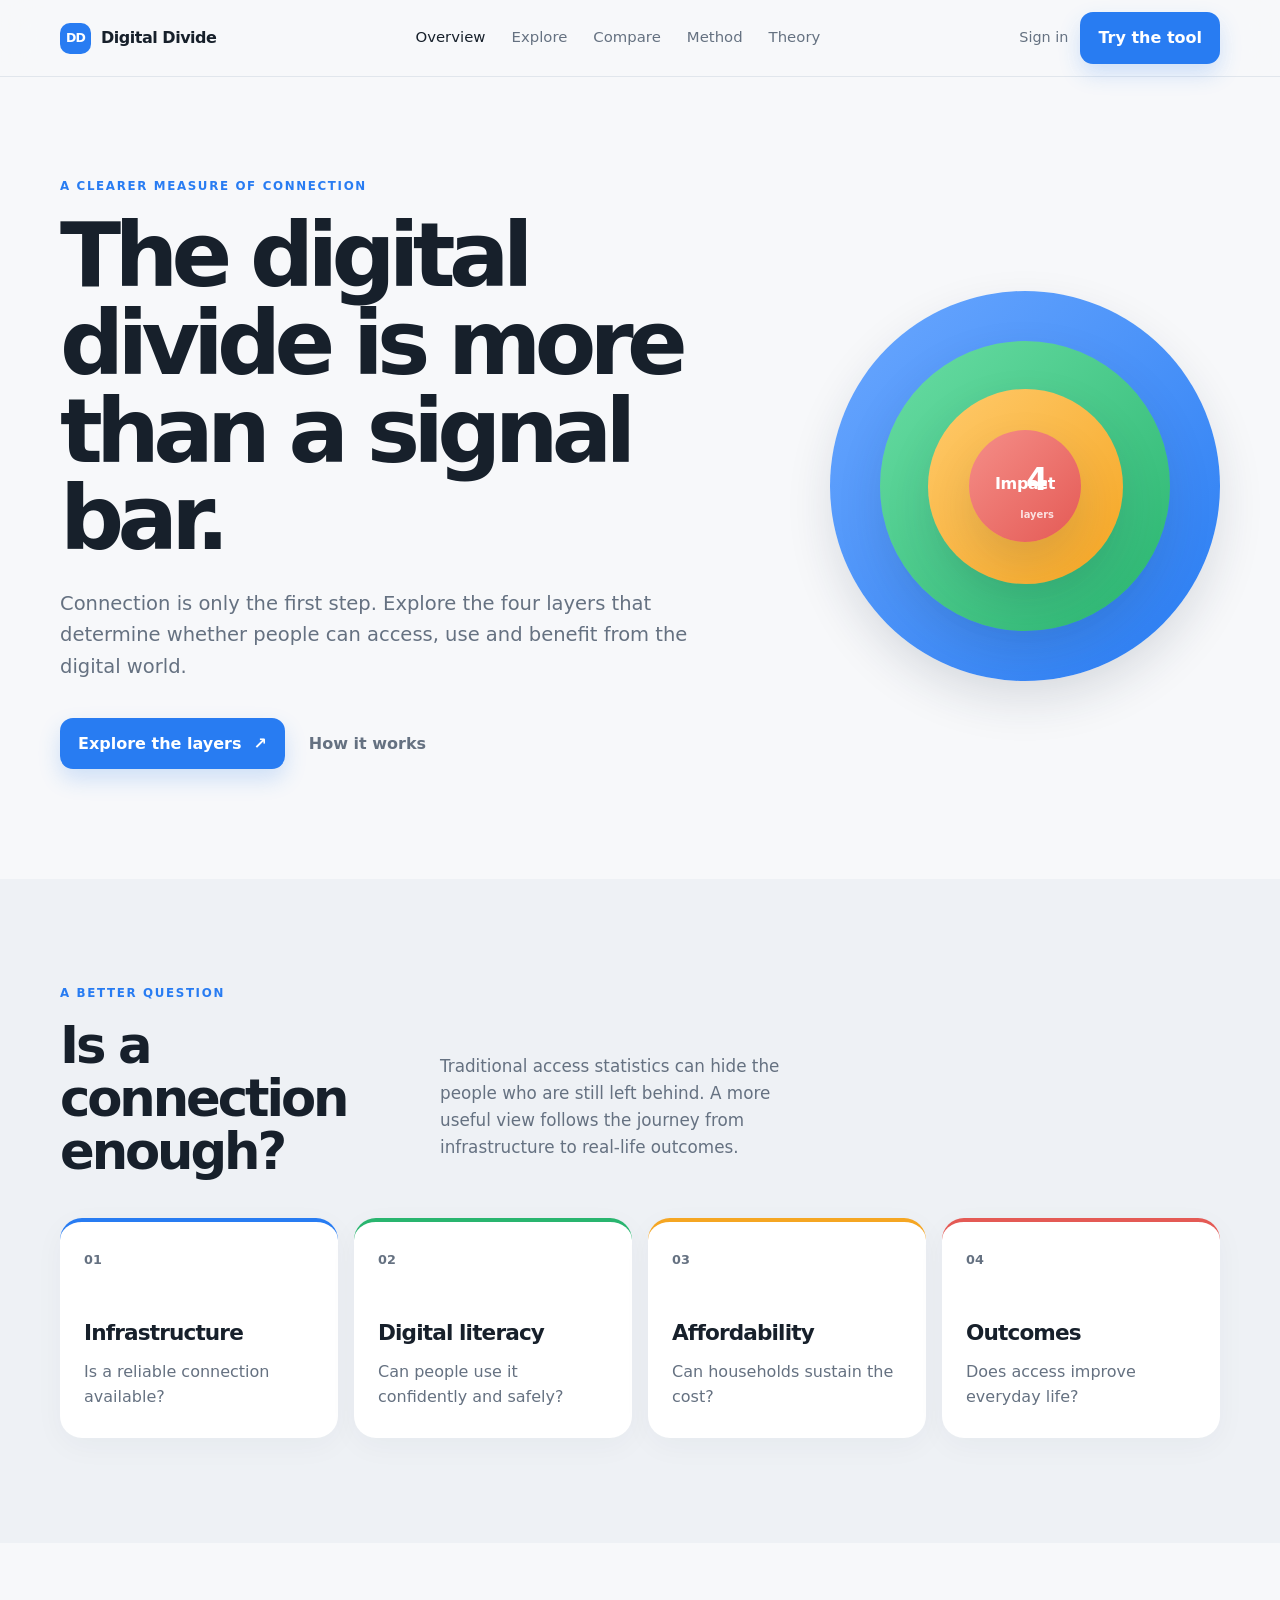
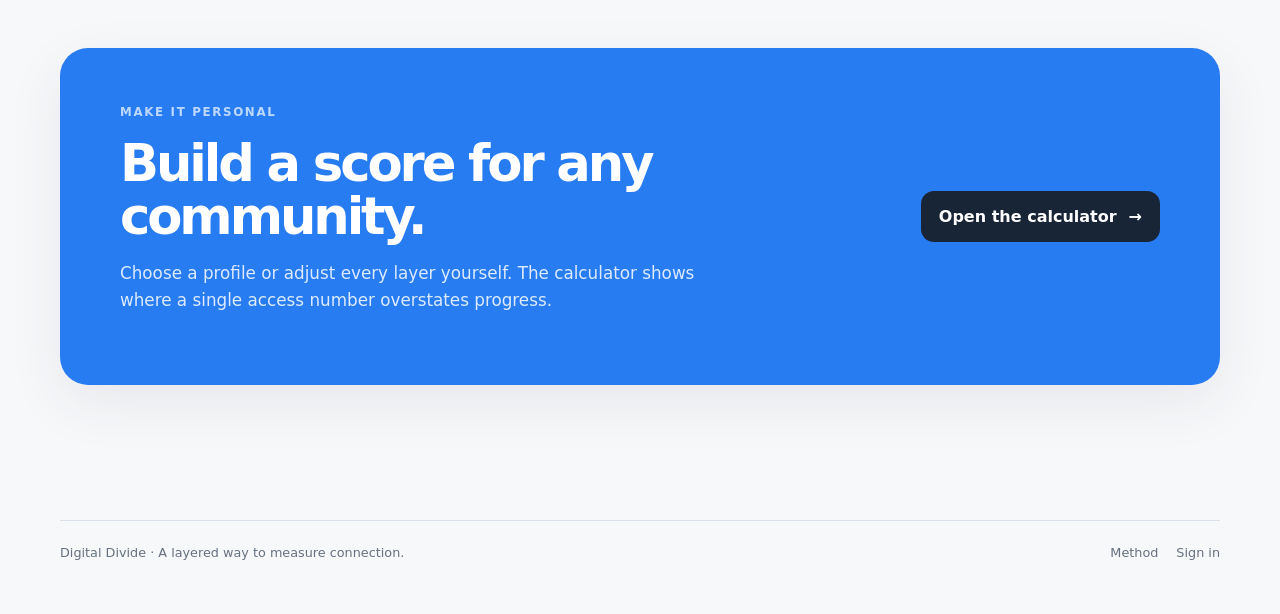
==== index.html @ b6a44ecd "Fix mobile navigation and simplify score chart" ====
<!DOCTYPE html>
<html lang="en">
<head>
  <meta charset="utf-8">
  <meta name="viewport" content="width=device-width, initial-scale=1, viewport-fit=cover">
  <title>Digital Divide — See the whole picture</title>
  <meta name="description" content="A clearer way to understand the digital divide across access, skills, affordability and outcomes.">
  <link rel="stylesheet" href="styles.css?v=3">
</head>
<body data-page="home">
  <div id="site-nav"></div>
  <main>
    <section class="home-hero page-shell">
      <div class="eyebrow">A clearer measure of connection</div>
      <div class="hero-grid">
        <div>
          <h1>The digital divide is more than a signal bar.</h1>
          <p class="lede">Connection is only the first step. Explore the four layers that determine whether people can access, use and benefit from the digital world.</p>
          <div class="hero-actions">
            <a class="button button-primary" href="explore.html">Explore the layers <span aria-hidden="true">↗</span></a>
            <a class="button button-quiet" href="method.html">How it works</a>
          </div>
        </div>
        <div class="hero-art" aria-label="Four layered circles representing the digital divide">
          <div class="orb orb-1"><span>Access</span></div>
          <div class="orb orb-2"><span>Skills</span></div>
          <div class="orb orb-3"><span>Cost</span></div>
          <div class="orb orb-4"><span>Impact</span></div>
          <div class="orb-core">4<br><small>layers</small></div>
        </div>
      </div>
    </section>

    <section class="section section-soft">
      <div class="page-shell">
        <div class="section-heading split-heading">
          <div><div class="eyebrow">A better question</div><h2>Is a connection enough?</h2></div>
          <p>Traditional access statistics can hide the people who are still left behind. A more useful view follows the journey from infrastructure to real-life outcomes.</p>
        </div>
        <div class="layer-grid">
          <article class="layer-card layer-blue"><span class="layer-number">01</span><h3>Infrastructure</h3><p>Is a reliable connection available?</p></article>
          <article class="layer-card layer-green"><span class="layer-number">02</span><h3>Digital literacy</h3><p>Can people use it confidently and safely?</p></article>
          <article class="layer-card layer-orange"><span class="layer-number">03</span><h3>Affordability</h3><p>Can households sustain the cost?</p></article>
          <article class="layer-card layer-red"><span class="layer-number">04</span><h3>Outcomes</h3><p>Does access improve everyday life?</p></article>
        </div>
      </div>
    </section>

    <section class="section">
      <div class="page-shell callout-panel">
        <div><div class="eyebrow">Make it personal</div><h2>Build a score for any community.</h2><p>Choose a profile or adjust every layer yourself. The calculator shows where a single access number overstates progress.</p></div>
        <a class="button button-dark" href="explore.html">Open the calculator <span aria-hidden="true">→</span></a>
      </div>
    </section>
  </main>
  <div id="site-footer"></div>
  <script src="app.js?v=3"></script>
</body>
</html>
---- styles.css ----
:root{--bg:#f7f8fa;--surface:#fff;--surface-2:#eef1f5;--ink:#17202b;--muted:#657181;--line:#dbe1e8;--blue:#287cf2;--green:#29b56f;--orange:#f5a623;--red:#e45a55;--navy:#182536;--shadow:0 18px 55px rgba(33,48,68,.08);--font:Inter,ui-sans-serif,system-ui,-apple-system,BlinkMacSystemFont,"Segoe UI",sans-serif}*{box-sizing:border-box}html{scroll-behavior:smooth}body{margin:0;background:var(--bg);color:var(--ink);font:16px/1.6 var(--font);-webkit-font-smoothing:antialiased}a{color:inherit;text-decoration:none}button,input{font:inherit}:focus-visible{outline:3px solid rgba(40,124,242,.45);outline-offset:3px;border-radius:8px}.page-shell{width:min(1160px,calc(100% - 48px));margin:0 auto}.site-nav{position:sticky;top:0;z-index:20;background:rgba(247,248,250,.84);border-bottom:1px solid rgba(219,225,232,.78);backdrop-filter:blur(18px)}.nav-inner{height:76px;position:relative;display:flex;align-items:center;justify-content:space-between;gap:28px}.brand{display:flex;align-items:center;gap:10px;font-weight:800;letter-spacing:-.03em}.brand-mark{display:grid;place-items:center;width:31px;height:31px;border-radius:10px;background:var(--blue);color:#fff;font-size:.78rem;letter-spacing:-.06em}.nav-links{display:flex;align-items:center;gap:26px;color:var(--muted);font-size:.93rem}.nav-links a:hover,.nav-links a.active{color:var(--ink)}.nav-cta{display:flex;align-items:center;gap:12px}.nav-login{font-size:.9rem;color:var(--muted)}.nav-menu{display:none;border:0;background:transparent;color:var(--ink);font-size:1.35rem}.button{display:inline-flex;justify-content:center;align-items:center;gap:12px;border:0;border-radius:13px;padding:13px 18px;font-weight:700;cursor:pointer;transition:transform .2s,box-shadow .2s,background .2s}.button:hover{transform:translateY(-2px)}.button-primary{background:var(--blue);color:#fff;box-shadow:0 10px 22px rgba(40,124,242,.2)}.button-dark{background:var(--navy);color:#fff}.button-quiet{color:var(--muted);padding-left:4px;padding-right:4px}.button-outline{background:transparent;border:1px solid var(--line);color:var(--ink)}.button-full{width:100%}.home-hero{padding:100px 0 110px}.eyebrow{font-size:.74rem;text-transform:uppercase;letter-spacing:.14em;font-weight:800;color:var(--blue);margin-bottom:16px}.hero-grid{display:grid;grid-template-columns:1fr 430px;gap:80px;align-items:center}.home-hero h1,.page-hero h1,.auth-card h1{font-size:clamp(3.2rem,7vw,6.6rem);line-height:.98;letter-spacing:-.075em;margin:0;max-width:760px}.lede{font-size:1.22rem;color:var(--muted);max-width:650px;margin:25px 0 0}.hero-actions{display:flex;gap:20px;align-items:center;margin-top:36px}.hero-art{height:430px;position:relative}.orb{position:absolute;border-radius:50%;display:grid;place-items:center;color:#fff;font-weight:800;letter-spacing:-.02em;box-shadow:0 20px 45px rgba(33,48,68,.13)}.orb span{transform:translateY(-2px)}.orb-1{width:390px;height:390px;right:0;top:15px;background:linear-gradient(135deg,#6ba8ff,#287cf2)}.orb-2{width:290px;height:290px;right:50px;top:65px;background:linear-gradient(135deg,#69dda4,#29b56f)}.orb-3{width:195px;height:195px;right:97px;top:113px;background:linear-gradient(135deg,#ffca6b,#f5a623)}.orb-4{width:112px;height:112px;right:139px;top:154px;background:linear-gradient(135deg,#f58e88,#e45a55)}.orb-core{position:absolute;right:166px;top:189px;color:#fff;text-align:center;font-size:2rem;font-weight:800;line-height:.9;z-index:2}.orb-core small{font-size:.62rem;font-weight:600;opacity:.8}.section{padding:105px 0}.section-soft{background:var(--surface-2)}.section-heading{margin-bottom:40px;max-width:760px}.section-heading h2,.split-heading h2,.callout-panel h2,.two-column-copy h2{font-size:clamp(2.15rem,4vw,3.9rem);letter-spacing:-.06em;line-height:1.03;margin:0}.section-heading p,.split-heading p,.callout-panel p,.two-column-copy p{color:var(--muted);max-width:580px;font-size:1.05rem}.split-heading{display:flex;justify-content:space-between;gap:50px;align-items:end}.split-heading>div{min-width:330px}.layer-grid{display:grid;grid-template-columns:repeat(4,1fr);gap:16px}.layer-card{min-height:220px;background:var(--surface);border-radius:22px;padding:24px;border-top:4px solid var(--blue);box-shadow:0 8px 30px rgba(33,48,68,.04)}.layer-card h3{font-size:1.35rem;letter-spacing:-.04em;margin:45px 0 8px}.layer-card p{color:var(--muted);margin:0}.layer-number{color:var(--muted);font-size:.8rem;font-weight:800}.layer-green{border-color:var(--green)}.layer-orange{border-color:var(--orange)}.layer-red{border-color:var(--red)}.callout-panel{background:var(--blue);color:#fff;border-radius:28px;padding:55px 60px;display:flex;align-items:center;justify-content:space-between;gap:30px;box-shadow:var(--shadow)}.callout-panel .eyebrow{color:#bcd8ff}.callout-panel h2{max-width:600px}.callout-panel p{color:#dbeaff}.page-hero{padding:90px 0 80px}.page-hero h1{max-width:900px}.profile-row{display:flex;justify-content:space-between;align-items:end;gap:24px;margin-bottom:32px}.profile-row h2{font-size:2rem;letter-spacing:-.05em;margin:0}.segmented{display:flex;gap:4px;flex-wrap:wrap;background:#dfe5ec;border-radius:14px;padding:4px}.segmented button{border:0;background:transparent;padding:9px 13px;border-radius:10px;color:var(--muted);cursor:pointer;font-size:.87rem}.segmented button[aria-pressed=true]{background:var(--surface);color:var(--ink);font-weight:700;box-shadow:0 2px 8px rgba(33,48,68,.1)}.explorer-grid{display:grid;grid-template-columns:1.12fr .88fr;gap:18px;align-items:stretch}.chart-card{background:var(--surface);border-radius:24px;padding:28px;box-shadow:0 8px 30px rgba(33,48,68,.04)}.card-topline{display:flex;justify-content:space-between;align-items:start;color:var(--muted);font-size:.85rem;font-weight:700;text-transform:uppercase;letter-spacing:.1em}.card-topline h2{font-size:1.45rem;letter-spacing:-.04em;text-transform:none;color:var(--ink);margin:7px 0 0}.live-chip{display:flex;align-items:center;gap:6px;color:var(--green);font-size:.7rem}.live-chip i{width:7px;height:7px;border-radius:50%;background:var(--green)}.ring-stage{position:relative;width:min(500px,100%);aspect-ratio:1;margin:14px auto 0}.ring-stage svg{width:100%;height:100%;display:block}.ring-center{position:absolute;inset:0;display:flex;flex-direction:column;justify-content:center;align-items:center;text-align:center;pointer-events:none}.ring-center strong{display:none}.ring-center span{color:var(--muted);font-size:.78rem;font-weight:700}.ring-track{stroke:var(--surface-2)}.ring-hit{cursor:pointer;transition:stroke-width .2s,filter .2s}.ring-hit:hover,.ring-hit.selected{filter:brightness(1.04);stroke-width:24}.ring-detail{display:flex;align-items:center;justify-content:center;gap:10px;min-height:46px;margin:0 auto 13px;padding:8px 16px;border-radius:14px;background:var(--surface-2);width:fit-content;max-width:100%}.detail-kicker{font-size:.72rem;text-transform:uppercase;letter-spacing:.08em;color:var(--muted)}.ring-detail strong{font-size:1.35rem}.ring-detail #detail-name{font-weight:700}.legend{list-style:none;padding:0;margin:0}.legend-large{display:grid;grid-template-columns:1fr 1fr;gap:9px 18px}.legend li{display:flex;align-items:center;gap:8px;color:var(--muted);font-size:.84rem}.legend li i{width:9px;height:9px;border-radius:50%;flex:none}.legend li b{margin-left:auto;color:var(--ink);font-size:1rem}.calculator-card{display:flex;flex-direction:column}.card-intro{color:var(--muted);margin:16px 0 25px}.text-button{border:0;background:none;color:var(--blue);font-weight:700;cursor:pointer;font-size:.8rem;text-transform:none;letter-spacing:0}.controls{display:grid;gap:18px}.control-row{display:grid;grid-template-columns:1fr auto;gap:7px}.control-row label{font-weight:700;font-size:.92rem}.control-row output{color:var(--muted);font-variant-numeric:tabular-nums}.control-row input{grid-column:1/-1;width:100%;accent-color:var(--blue);cursor:pointer}.score-summary{display:grid;grid-template-columns:1fr 1fr;gap:10px;border-top:1px solid var(--line);margin-top:auto;padding-top:22px}.score-summary>div{padding:15px;border-radius:15px;background:var(--surface-2)}.score-summary span{display:block;color:var(--muted);font-size:.76rem}.score-summary strong{font-size:2.7rem;line-height:1;letter-spacing:-.06em}.score-summary .summary-highlight{background:#e9f2ff}.score-summary .summary-highlight strong{color:var(--blue)}.note{font-size:.9rem;color:var(--muted);margin:18px 0 0}.radar-card{margin-top:18px}.radar-card svg{width:100%;height:auto;margin-top:20px}.chart-key{display:flex;align-items:center;gap:8px;text-transform:none;letter-spacing:0;font-size:.75rem}.chart-key i{display:inline-block;width:22px;border-top:2px dashed #8f99a6}.chart-key.centered{justify-content:center;gap:20px;margin-top:8px;color:var(--muted);font-size:.82rem}.chart-key.centered i{width:10px;height:10px;border:0;border-radius:3px}.key-gray{background:#8f99a6}.key-blue{background:var(--blue)}svg text{font-family:var(--font);fill:var(--muted);font-size:12px}svg .strong{fill:var(--ink);font-weight:700}svg .grid{stroke:var(--line);fill:none}.ring-number text{font-family:var(--font);font-size:16px;fill:#fff;font-weight:800}.bar-value{fill:var(--ink);font-weight:800}.two-column-copy{display:grid;grid-template-columns:.72fr 1.28fr;gap:70px;align-items:start}.funnel-card{display:grid;gap:20px}.funnel-row{display:grid;grid-template-columns:190px 1fr;gap:16px;align-items:center}.funnel-row>span{font-weight:700;font-size:.9rem;line-height:1.25}.funnel-track{height:48px;background:var(--surface-2);border-radius:12px;overflow:hidden}.funnel-fill{height:100%;display:flex;align-items:center;justify-content:flex-end;padding-right:15px;color:#fff;font-weight:800;border-radius:12px;transition:width 1s cubic-bezier(.22,1,.36,1)}.method-list{display:grid;gap:1px}.method-row{background:var(--surface);padding:33px 38px;display:grid;grid-template-columns:60px 1fr auto;gap:25px;align-items:start;border-bottom:1px solid var(--line)}.method-row:first-child{border-radius:22px 22px 0 0}.method-row:last-child{border-radius:0 0 22px 22px;border-bottom:0}.method-index{font-weight:800;color:var(--blue);font-size:1.25rem}.method-row h2{font-size:1.45rem;letter-spacing:-.04em;margin:0 0 6px}.method-row p{color:var(--muted);margin:0;max-width:630px}.method-tag{font-size:.73rem;font-weight:800;padding:6px 10px;border-radius:8px}.tag-blue{background:#e9f2ff;color:var(--blue)}.tag-green{background:#e8f8f0;color:#168b53}.tag-orange{background:#fff4df;color:#b47600}.tag-red{background:#ffebea;color:#bc4b47}.formula-panel{max-width:900px}.formula{display:flex;align-items:center;flex-wrap:wrap;gap:12px;margin:35px 0;padding:25px;background:var(--surface-2);border-radius:18px;font-weight:700}.formula b{color:var(--muted)}.formula strong{color:var(--blue);font-size:1.5rem}.formula-panel p{color:var(--muted);max-width:700px}.auth-main{min-height:calc(100vh - 150px);display:grid;place-items:center;padding:55px 24px}.auth-card{width:min(100%,430px);background:var(--surface);border-radius:24px;padding:40px;box-shadow:var(--shadow)}.auth-mark{display:grid;place-items:center;width:44px;height:44px;border-radius:13px;background:var(--blue);color:#fff;font-weight:900;letter-spacing:-.08em;margin-bottom:28px}.auth-card h1{font-size:3.1rem}.auth-card>p{color:var(--muted);margin:14px 0 28px}.auth-card form{display:grid;gap:16px}.auth-card label{display:grid;gap:7px;font-size:.86rem;font-weight:700}.auth-card input{border:1px solid var(--line);border-radius:11px;padding:12px 13px;background:var(--bg);color:var(--ink);outline:0}.auth-card input:focus{border-color:var(--blue);box-shadow:0 0 0 3px rgba(40,124,242,.12)}.form-message{font-size:.83rem;text-align:center;margin:0;min-height:20px;color:var(--green)}.auth-divider{display:flex;align-items:center;gap:12px;color:var(--muted);font-size:.8rem;margin:20px 0}.auth-divider:before,.auth-divider:after{content:"";height:1px;background:var(--line);flex:1}footer{padding:30px 0 50px;color:var(--muted);font-size:.8rem}.footer-inner{display:flex;justify-content:space-between;gap:20px;border-top:1px solid var(--line);padding-top:22px}.footer-links{display:flex;gap:18px}@media(max-width:900px){.hero-grid{grid-template-columns:1fr;gap:45px}.hero-art{max-width:430px;width:100%;margin:auto}.layer-grid{grid-template-columns:repeat(2,1fr)}.explorer-grid{grid-template-columns:1fr}.two-column-copy{grid-template-columns:1fr;gap:30px}}@media(max-width:680px){.page-shell{width:min(100% - 32px,1160px)}.nav-inner{height:65px}.nav-links{display:none;position:absolute;top:calc(100% + 8px);left:0;right:0;padding:12px;background:var(--surface);border:1px solid var(--line);border-radius:16px;box-shadow:var(--shadow);flex-direction:column;gap:0}.nav-links.open{display:flex}.nav-links a{padding:11px 12px;border-radius:9px}.nav-links a:hover,.nav-links a.active{background:var(--surface-2)}.nav-login{display:none}.nav-menu{display:block}.nav-cta .button{display:inline-flex;padding:9px 12px;font-size:.8rem}.home-hero{padding:70px 0}.home-hero h1,.page-hero h1{font-size:clamp(3rem,15vw,5rem)}.hero-art{height:315px;transform:scale(.78);transform-origin:top center;margin-bottom:-60px}.section{padding:72px 0}.split-heading,.profile-row{display:block}.split-heading>div{min-width:0}.split-heading p{margin-top:22px}.layer-grid{grid-template-columns:1fr}.callout-panel{display:block;padding:34px 28px}.callout-panel .button{margin-top:22px}.chart-card{padding:20px}.ring-detail{flex-wrap:wrap;gap:4px 8px}.ring-detail .detail-kicker{width:100%;text-align:center}.legend-large{gap:8px}.funnel-row{grid-template-columns:1fr;gap:7px}.method-row{grid-template-columns:40px 1fr;gap:12px;padding:25px 20px}.method-tag{grid-column:2;justify-self:start}.formula{gap:8px;font-size:.85rem}.footer-inner{display:block}.footer-links{margin-top:10px}.auth-card{padding:28px 22px}}
@media(prefers-reduced-motion:reduce){*,*::before,*::after{scroll-behavior:auto!important;transition:none!important}}

.theory-layout{display:grid;grid-template-columns:1.1fr .9fr;gap:80px;align-items:center}.theory-story h2,.reading-panel h2{font-size:clamp(2.2rem,4vw,4rem);line-height:1.04;letter-spacing:-.06em;margin:0 0 25px}.theory-story p{color:var(--muted);font-size:1.08rem;max-width:700px}.pull-quote{margin:0;padding:32px;border-left:4px solid var(--blue);font-size:1.65rem;line-height:1.25;letter-spacing:-.04em;font-weight:750}.theory-steps{display:grid;grid-template-columns:repeat(4,1fr);gap:1px;background:var(--line);border:1px solid var(--line);border-radius:22px;overflow:hidden}.theory-steps article{background:var(--surface);padding:28px 24px;min-height:220px}.theory-steps span{color:var(--blue);font-weight:800;font-size:.8rem}.theory-steps h3{font-size:1.4rem;letter-spacing:-.04em;margin:36px 0 8px}.theory-steps p{color:var(--muted);margin:0;font-size:.95rem}.reading-panel{display:grid;grid-template-columns:1fr 1fr;gap:70px;align-items:center}.reading-panel p{color:var(--muted);font-size:1.08rem;margin-top:0}.reading-panel .button{margin-top:18px}@media(max-width:900px){.theory-layout,.reading-panel{grid-template-columns:1fr;gap:30px}.theory-steps{grid-template-columns:repeat(2,1fr)}}@media(max-width:680px){.theory-steps{grid-template-columns:1fr}.theory-steps article{min-height:auto}.pull-quote{font-size:1.35rem}}
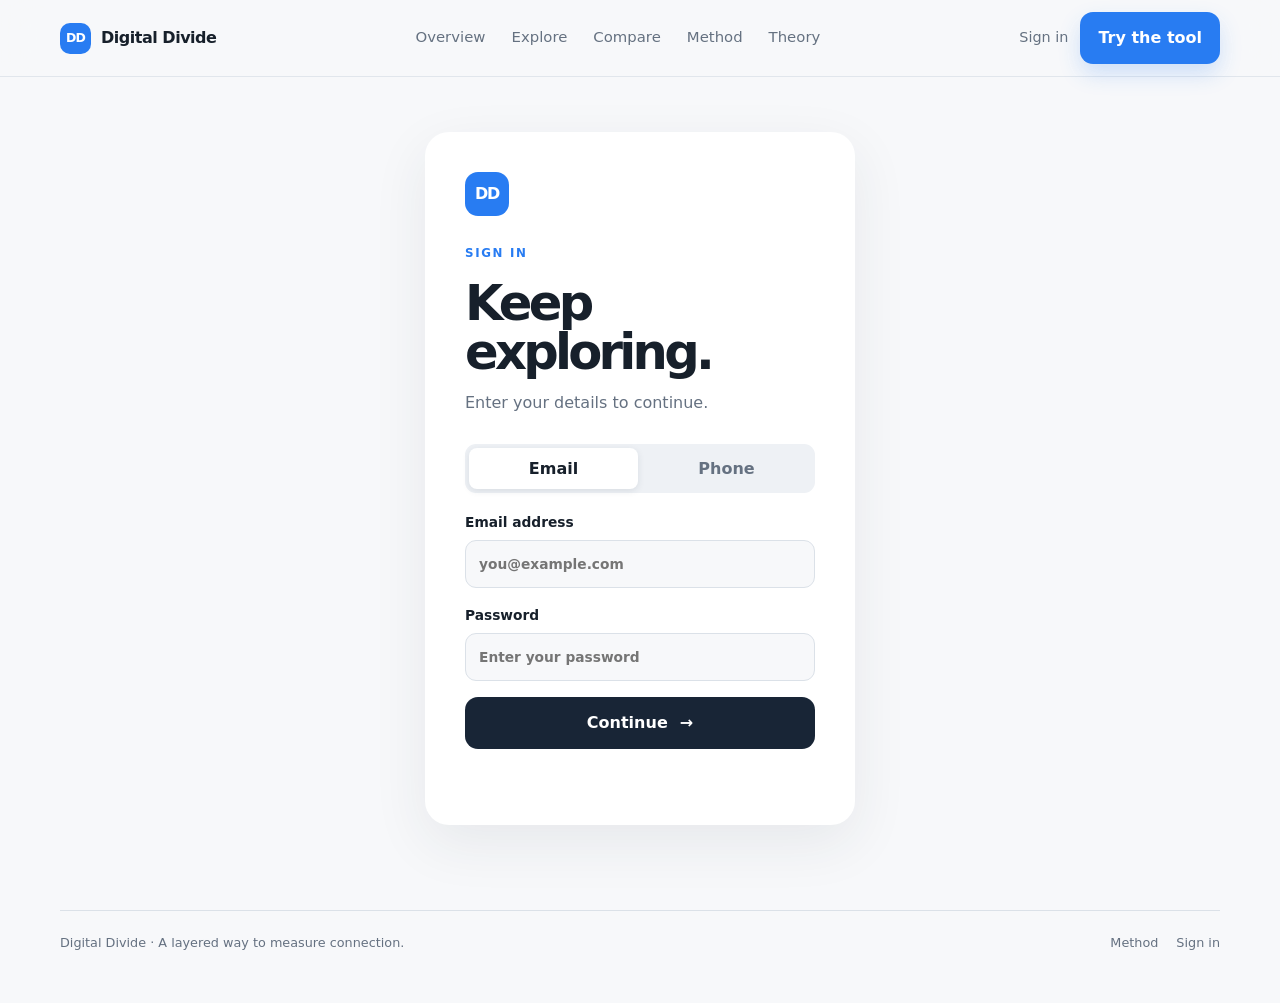
==== commit 362d0788: "Simplify chart and make sign-in the entry flow" ====
--- a/index.html
+++ b/index.html
@@ -5,7 +5,7 @@
   <meta name="viewport" content="width=device-width, initial-scale=1, viewport-fit=cover">
   <title>Digital Divide — See the whole picture</title>
   <meta name="description" content="A clearer way to understand the digital divide across access, skills, affordability and outcomes.">
-  <link rel="stylesheet" href="styles.css?v=3">
+  <link rel="stylesheet" href="styles.css?v=4">
 </head>
 <body data-page="home">
   <div id="site-nav"></div>
@@ -54,6 +54,6 @@
     </section>
   </main>
   <div id="site-footer"></div>
-  <script src="app.js?v=3"></script>
+  <script src="app.js?v=4"></script>
 </body>
 </html>
--- a/styles.css
+++ b/styles.css
@@ -2,3 +2,5 @@
 @media(prefers-reduced-motion:reduce){*,*::before,*::after{scroll-behavior:auto!important;transition:none!important}}
 
 .theory-layout{display:grid;grid-template-columns:1.1fr .9fr;gap:80px;align-items:center}.theory-story h2,.reading-panel h2{font-size:clamp(2.2rem,4vw,4rem);line-height:1.04;letter-spacing:-.06em;margin:0 0 25px}.theory-story p{color:var(--muted);font-size:1.08rem;max-width:700px}.pull-quote{margin:0;padding:32px;border-left:4px solid var(--blue);font-size:1.65rem;line-height:1.25;letter-spacing:-.04em;font-weight:750}.theory-steps{display:grid;grid-template-columns:repeat(4,1fr);gap:1px;background:var(--line);border:1px solid var(--line);border-radius:22px;overflow:hidden}.theory-steps article{background:var(--surface);padding:28px 24px;min-height:220px}.theory-steps span{color:var(--blue);font-weight:800;font-size:.8rem}.theory-steps h3{font-size:1.4rem;letter-spacing:-.04em;margin:36px 0 8px}.theory-steps p{color:var(--muted);margin:0;font-size:.95rem}.reading-panel{display:grid;grid-template-columns:1fr 1fr;gap:70px;align-items:center}.reading-panel p{color:var(--muted);font-size:1.08rem;margin-top:0}.reading-panel .button{margin-top:18px}@media(max-width:900px){.theory-layout,.reading-panel{grid-template-columns:1fr;gap:30px}.theory-steps{grid-template-columns:repeat(2,1fr)}}@media(max-width:680px){.theory-steps{grid-template-columns:1fr}.theory-steps article{min-height:auto}.pull-quote{font-size:1.35rem}}
+
+.auth-switch{display:flex;gap:4px;background:var(--surface-2);border-radius:11px;padding:4px;margin-bottom:18px}.auth-switch button{flex:1;border:0;background:transparent;border-radius:8px;padding:8px;color:var(--muted);font-weight:700;cursor:pointer}.auth-switch button.active{background:var(--surface);color:var(--ink);box-shadow:0 2px 7px rgba(33,48,68,.1)}
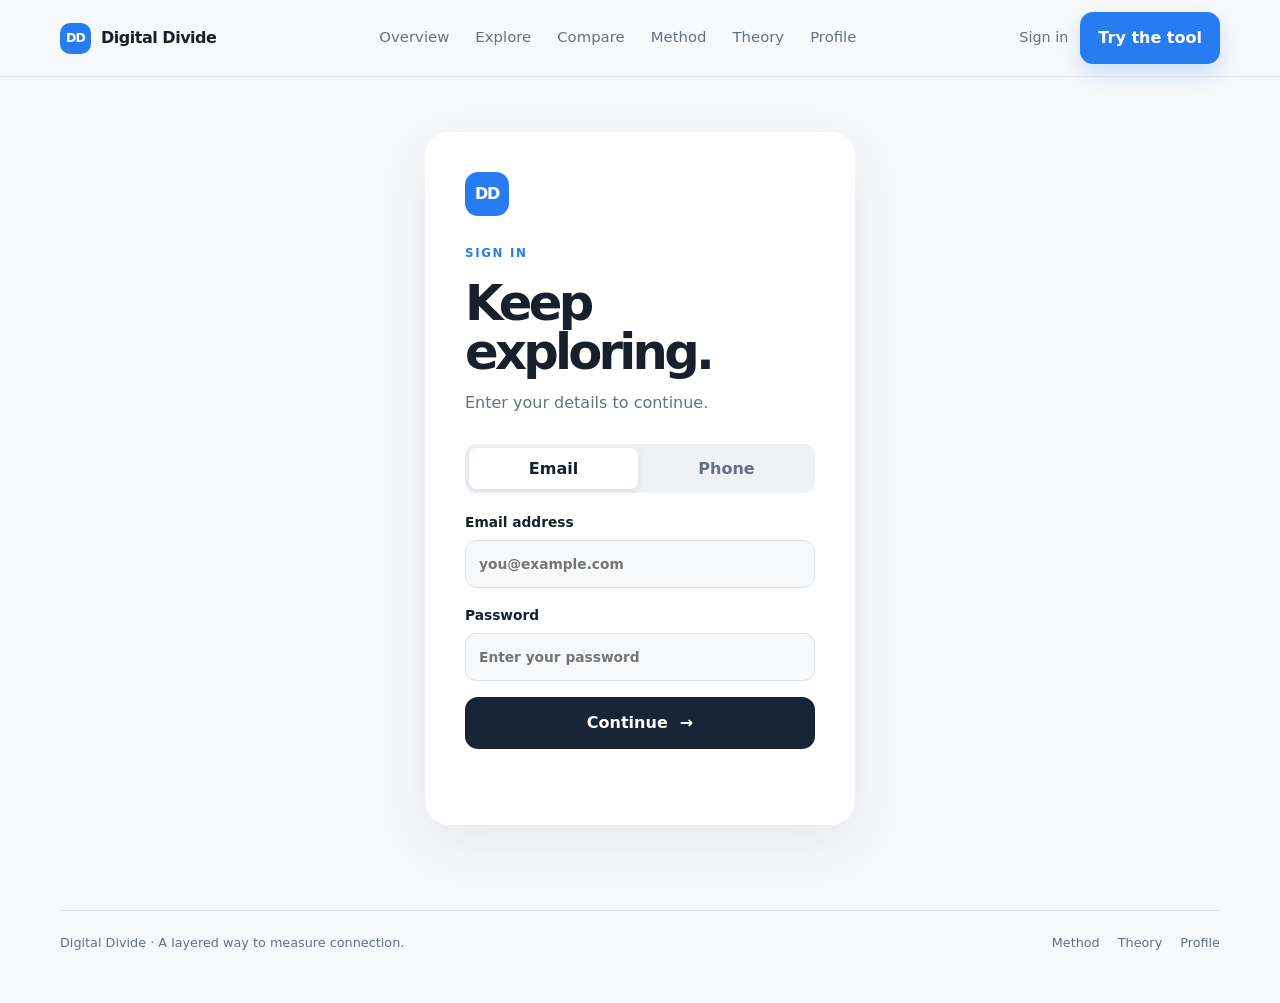
==== commit 8b347947: "Add index calculator and user profile" ====
--- a/index.html
+++ b/index.html
@@ -5,7 +5,7 @@
   <meta name="viewport" content="width=device-width, initial-scale=1, viewport-fit=cover">
   <title>Digital Divide — See the whole picture</title>
   <meta name="description" content="A clearer way to understand the digital divide across access, skills, affordability and outcomes.">
-  <link rel="stylesheet" href="styles.css?v=4">
+  <link rel="stylesheet" href="styles.css?v=7">
 </head>
 <body data-page="home">
   <div id="site-nav"></div>
@@ -21,12 +21,14 @@
             <a class="button button-quiet" href="method.html">How it works</a>
           </div>
         </div>
-        <div class="hero-art" aria-label="Four layered circles representing the digital divide">
-          <div class="orb orb-1"><span>Access</span></div>
-          <div class="orb orb-2"><span>Skills</span></div>
-          <div class="orb orb-3"><span>Cost</span></div>
-          <div class="orb orb-4"><span>Impact</span></div>
-          <div class="orb-core">4<br><small>layers</small></div>
+        <div class="hero-art" aria-label="The four layers of digital inclusion">
+          <div class="impact-stack">
+            <div class="impact-layer impact-blue"><span>01</span><div><strong>Infrastructure</strong><small>Can people connect?</small></div><b>Access</b></div>
+            <div class="impact-layer impact-green"><span>02</span><div><strong>Digital literacy</strong><small>Can people use it?</small></div><b>Capability</b></div>
+            <div class="impact-layer impact-orange"><span>03</span><div><strong>Affordability</strong><small>Can people sustain it?</small></div><b>Stability</b></div>
+            <div class="impact-layer impact-red"><span>04</span><div><strong>Socio-economic outcomes</strong><small>Does it improve life?</small></div><b>Impact</b></div>
+          </div>
+          <div class="impact-caption"><span>4 layers</span><strong>of impact</strong></div>
         </div>
       </div>
     </section>
@@ -38,10 +40,10 @@
           <p>Traditional access statistics can hide the people who are still left behind. A more useful view follows the journey from infrastructure to real-life outcomes.</p>
         </div>
         <div class="layer-grid">
-          <article class="layer-card layer-blue"><span class="layer-number">01</span><h3>Infrastructure</h3><p>Is a reliable connection available?</p></article>
-          <article class="layer-card layer-green"><span class="layer-number">02</span><h3>Digital literacy</h3><p>Can people use it confidently and safely?</p></article>
-          <article class="layer-card layer-orange"><span class="layer-number">03</span><h3>Affordability</h3><p>Can households sustain the cost?</p></article>
-          <article class="layer-card layer-red"><span class="layer-number">04</span><h3>Outcomes</h3><p>Does access improve everyday life?</p></article>
+          <article class="layer-card layer-blue"><span class="layer-number">01</span><h3>Infrastructure</h3><p>Reliable networks, electricity and usable devices make digital participation possible.</p></article>
+          <article class="layer-card layer-green"><span class="layer-number">02</span><h3>Digital literacy</h3><p>Skills and confidence help people search, communicate, create and stay safe online.</p></article>
+          <article class="layer-card layer-orange"><span class="layer-number">03</span><h3>Affordability</h3><p>Sustainable costs keep a connection active instead of forcing households to ration it.</p></article>
+          <article class="layer-card layer-red"><span class="layer-number">04</span><h3>Outcomes</h3><p>The real test is whether access improves learning, work, services and everyday choice.</p></article>
         </div>
       </div>
     </section>
@@ -54,6 +56,6 @@
     </section>
   </main>
   <div id="site-footer"></div>
-  <script src="app.js?v=4"></script>
+  <script src="app.js?v=7"></script>
 </body>
 </html>
--- a/styles.css
+++ b/styles.css
@@ -4,3 +4,11 @@
 .theory-layout{display:grid;grid-template-columns:1.1fr .9fr;gap:80px;align-items:center}.theory-story h2,.reading-panel h2{font-size:clamp(2.2rem,4vw,4rem);line-height:1.04;letter-spacing:-.06em;margin:0 0 25px}.theory-story p{color:var(--muted);font-size:1.08rem;max-width:700px}.pull-quote{margin:0;padding:32px;border-left:4px solid var(--blue);font-size:1.65rem;line-height:1.25;letter-spacing:-.04em;font-weight:750}.theory-steps{display:grid;grid-template-columns:repeat(4,1fr);gap:1px;background:var(--line);border:1px solid var(--line);border-radius:22px;overflow:hidden}.theory-steps article{background:var(--surface);padding:28px 24px;min-height:220px}.theory-steps span{color:var(--blue);font-weight:800;font-size:.8rem}.theory-steps h3{font-size:1.4rem;letter-spacing:-.04em;margin:36px 0 8px}.theory-steps p{color:var(--muted);margin:0;font-size:.95rem}.reading-panel{display:grid;grid-template-columns:1fr 1fr;gap:70px;align-items:center}.reading-panel p{color:var(--muted);font-size:1.08rem;margin-top:0}.reading-panel .button{margin-top:18px}@media(max-width:900px){.theory-layout,.reading-panel{grid-template-columns:1fr;gap:30px}.theory-steps{grid-template-columns:repeat(2,1fr)}}@media(max-width:680px){.theory-steps{grid-template-columns:1fr}.theory-steps article{min-height:auto}.pull-quote{font-size:1.35rem}}
 
 .auth-switch{display:flex;gap:4px;background:var(--surface-2);border-radius:11px;padding:4px;margin-bottom:18px}.auth-switch button{flex:1;border:0;background:transparent;border-radius:8px;padding:8px;color:var(--muted);font-weight:700;cursor:pointer}.auth-switch button.active{background:var(--surface);color:var(--ink);box-shadow:0 2px 7px rgba(33,48,68,.1)}
+
+/* Responsive landing-page impact stack and long-form theory */
+.impact-stack{display:grid;gap:10px;width:100%;max-width:520px;margin:0 auto}.impact-layer{min-height:76px;display:grid;grid-template-columns:42px 1fr auto;align-items:center;gap:16px;padding:16px 18px;border-radius:17px;color:#fff;box-shadow:0 12px 28px rgba(33,48,68,.1)}.impact-layer>span{font-size:.76rem;font-weight:800;opacity:.8}.impact-layer div{display:grid;gap:1px}.impact-layer strong{font-size:1.02rem;letter-spacing:-.02em}.impact-layer small{font-size:.78rem;opacity:.82}.impact-layer>b{font-size:.7rem;text-transform:uppercase;letter-spacing:.1em;opacity:.84}.impact-blue{background:linear-gradient(110deg,#72adff,#287cf2)}.impact-green{background:linear-gradient(110deg,#6edba5,#29b56f)}.impact-orange{background:linear-gradient(110deg,#ffd078,#f5a623)}.impact-red{background:linear-gradient(110deg,#f58e88,#e45a55)}.impact-caption{display:flex;justify-content:center;align-items:baseline;gap:6px;margin-top:16px;color:var(--muted);text-transform:uppercase;letter-spacing:.15em;font-size:.75rem}.impact-caption strong{color:var(--ink);font-size:.83rem}.theory-intro{display:grid;grid-template-columns:.9fr 1.1fr;gap:80px;align-items:start}.theory-intro h2{font-size:clamp(2.2rem,4vw,4rem);line-height:1.04;letter-spacing:-.06em;margin:0}.theory-intro p{color:var(--muted);font-size:1.08rem;margin:0 0 18px}.theory-sections{display:grid;gap:18px}.theory-section{display:grid;grid-template-columns:76px 1fr;gap:28px;padding:42px 45px;background:var(--surface);border-radius:24px;border-left:5px solid var(--blue);box-shadow:0 8px 30px rgba(33,48,68,.04)}.theory-section-number{font-size:1.4rem;font-weight:850;color:var(--blue)}.theory-section h2{font-size:clamp(1.8rem,3vw,2.8rem);line-height:1.07;letter-spacing:-.055em;margin:0 0 18px;max-width:800px}.theory-section p{color:var(--muted);font-size:1.03rem;max-width:820px}.theory-takeaway{display:flex;align-items:baseline;gap:12px;margin-top:22px;padding-top:16px;border-top:1px solid var(--line);font-size:.9rem}.theory-takeaway strong{color:var(--ink)}.theory-takeaway span{color:var(--muted)}.theory-green{border-color:var(--green)}.theory-green .theory-section-number{color:var(--green)}.theory-orange{border-color:var(--orange)}.theory-orange .theory-section-number{color:var(--orange)}.theory-red{border-color:var(--red)}.theory-red .theory-section-number{color:var(--red)}
+@media(max-width:1100px){.hero-grid{grid-template-columns:1fr 390px;gap:45px}.impact-layer{grid-template-columns:34px 1fr}.impact-layer>b{display:none}}
+@media(max-width:900px){.hero-grid{grid-template-columns:1fr;gap:45px}.hero-art{max-width:620px;margin:0}.theory-intro{grid-template-columns:1fr;gap:28px}.theory-section{padding:34px 30px}}
+@media(max-width:560px){.impact-layer{min-height:68px;padding:13px 14px;gap:11px;border-radius:14px}.impact-layer strong{font-size:.93rem}.impact-layer small{font-size:.72rem}.impact-caption{margin-top:13px}.theory-section{grid-template-columns:1fr;gap:10px;padding:27px 21px}.theory-section-number{font-size:1.05rem}.theory-section h2{font-size:1.75rem}.theory-section p{font-size:.96rem}.theory-takeaway{display:grid;gap:3px}}
+
+.layer-card p{font-size:.94rem;line-height:1.55}.index-result{display:flex;align-items:center;justify-content:space-between;gap:18px;margin-top:24px;padding:18px;border-radius:17px;background:#eaf2ff}.result-kicker{display:block;color:var(--muted);font-size:.7rem;text-transform:uppercase;letter-spacing:.1em;font-weight:800}.index-result strong{display:block;color:var(--blue);font-size:3.2rem;line-height:1;letter-spacing:-.08em}.result-band{display:inline-block;margin-top:7px;color:var(--blue);font-size:.78rem;font-weight:800}.index-result p{max-width:190px;color:var(--muted);font-size:.83rem;line-height:1.4;margin:0}.calculator-actions{display:flex;gap:10px;margin-top:16px}.calculator-actions .button{font-size:.78rem;padding:10px 12px}.profile-hero{padding-bottom:55px}.profile-grid{display:grid;grid-template-columns:.72fr 1.28fr;gap:18px}.profile-identity h2{font-size:1.45rem;letter-spacing:-.04em;overflow-wrap:anywhere;margin:0 0 8px}.profile-identity p{color:var(--muted);font-size:.9rem;margin:0 0 22px}.profile-avatar{display:grid;place-items:center;width:58px;height:58px;border-radius:18px;background:var(--blue);color:#fff;font-weight:900;font-size:1.25rem;letter-spacing:-.08em;margin-bottom:26px}.profile-date{font-size:.72rem;text-transform:none;letter-spacing:0}.profile-score-line{display:flex;align-items:center;justify-content:space-between;gap:25px;margin:25px 0 15px}.profile-score-line strong{display:block;font-size:4.4rem;line-height:1;letter-spacing:-.08em;color:var(--blue)}.profile-score-line .result-band{margin-top:8px}.profile-score .card-intro{font-size:.9rem}.profile-breakdown{display:grid;gap:13px;margin-top:24px;padding-top:20px;border-top:1px solid var(--line)}.profile-breakdown-row{display:grid;grid-template-columns:170px 35px 1fr;gap:12px;align-items:center;font-size:.84rem}.profile-breakdown-row span{display:flex;align-items:center;gap:8px;color:var(--muted)}.profile-breakdown-row span i{width:8px;height:8px;border-radius:50%}.profile-breakdown-row strong{text-align:right}.profile-breakdown-row>div{height:7px;background:var(--surface-2);border-radius:20px;overflow:hidden}.profile-breakdown-row b{display:block;height:100%;border-radius:20px}.profile-next{display:flex;align-items:center;justify-content:space-between;gap:35px}.profile-next h2{font-size:clamp(2.15rem,4vw,3.9rem);letter-spacing:-.06em;line-height:1.03;margin:0}.profile-next p{color:var(--muted);max-width:600px}.profile-next .hero-actions{margin-top:0}@media(max-width:900px){.profile-grid{grid-template-columns:1fr}.profile-next{display:block}.profile-next .hero-actions{margin-top:25px}}@media(max-width:560px){.index-result{display:block}.index-result p{max-width:none;margin-top:12px}.calculator-actions{display:grid;grid-template-columns:1fr}.profile-score-line{display:block}.profile-score-line .button{margin-top:18px}.profile-breakdown-row{grid-template-columns:1fr 32px}.profile-breakdown-row>div{grid-column:1/-1}.profile-next .hero-actions{display:grid;gap:8px}.profile-next .button{width:100%}}
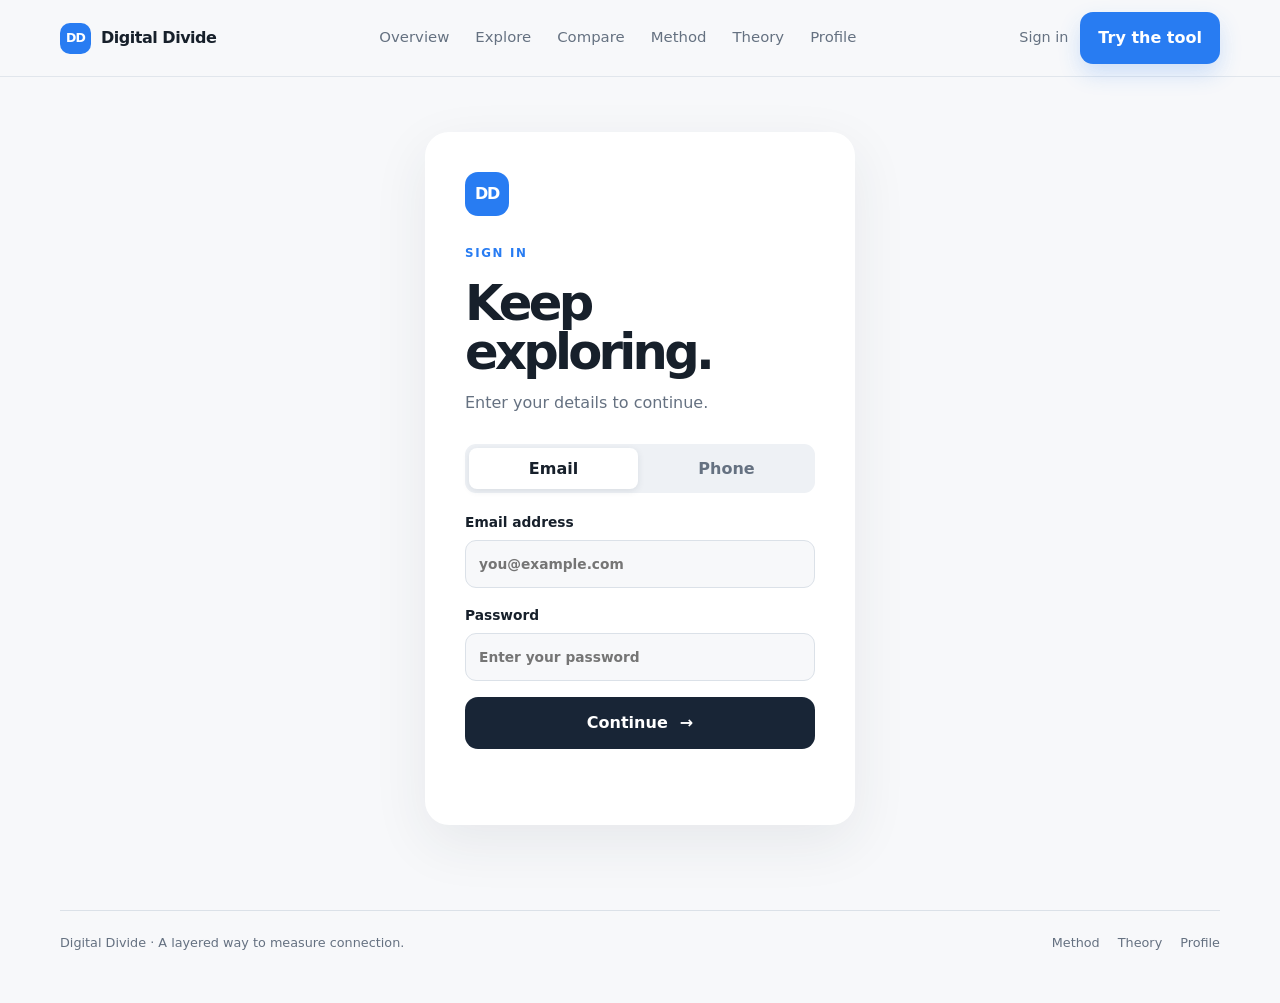
==== commit de2d49de: "Add refined interface motion" ====
--- a/index.html
+++ b/index.html
@@ -5,7 +5,7 @@
   <meta name="viewport" content="width=device-width, initial-scale=1, viewport-fit=cover">
   <title>Digital Divide — See the whole picture</title>
   <meta name="description" content="A clearer way to understand the digital divide across access, skills, affordability and outcomes.">
-  <link rel="stylesheet" href="styles.css?v=7">
+  <link rel="stylesheet" href="styles.css?v=8">
 </head>
 <body data-page="home">
   <div id="site-nav"></div>
@@ -56,6 +56,6 @@
     </section>
   </main>
   <div id="site-footer"></div>
-  <script src="app.js?v=7"></script>
+  <script src="app.js?v=8"></script>
 </body>
 </html>
--- a/styles.css
+++ b/styles.css
@@ -12,3 +12,6 @@
 @media(max-width:560px){.impact-layer{min-height:68px;padding:13px 14px;gap:11px;border-radius:14px}.impact-layer strong{font-size:.93rem}.impact-layer small{font-size:.72rem}.impact-caption{margin-top:13px}.theory-section{grid-template-columns:1fr;gap:10px;padding:27px 21px}.theory-section-number{font-size:1.05rem}.theory-section h2{font-size:1.75rem}.theory-section p{font-size:.96rem}.theory-takeaway{display:grid;gap:3px}}
 
 .layer-card p{font-size:.94rem;line-height:1.55}.index-result{display:flex;align-items:center;justify-content:space-between;gap:18px;margin-top:24px;padding:18px;border-radius:17px;background:#eaf2ff}.result-kicker{display:block;color:var(--muted);font-size:.7rem;text-transform:uppercase;letter-spacing:.1em;font-weight:800}.index-result strong{display:block;color:var(--blue);font-size:3.2rem;line-height:1;letter-spacing:-.08em}.result-band{display:inline-block;margin-top:7px;color:var(--blue);font-size:.78rem;font-weight:800}.index-result p{max-width:190px;color:var(--muted);font-size:.83rem;line-height:1.4;margin:0}.calculator-actions{display:flex;gap:10px;margin-top:16px}.calculator-actions .button{font-size:.78rem;padding:10px 12px}.profile-hero{padding-bottom:55px}.profile-grid{display:grid;grid-template-columns:.72fr 1.28fr;gap:18px}.profile-identity h2{font-size:1.45rem;letter-spacing:-.04em;overflow-wrap:anywhere;margin:0 0 8px}.profile-identity p{color:var(--muted);font-size:.9rem;margin:0 0 22px}.profile-avatar{display:grid;place-items:center;width:58px;height:58px;border-radius:18px;background:var(--blue);color:#fff;font-weight:900;font-size:1.25rem;letter-spacing:-.08em;margin-bottom:26px}.profile-date{font-size:.72rem;text-transform:none;letter-spacing:0}.profile-score-line{display:flex;align-items:center;justify-content:space-between;gap:25px;margin:25px 0 15px}.profile-score-line strong{display:block;font-size:4.4rem;line-height:1;letter-spacing:-.08em;color:var(--blue)}.profile-score-line .result-band{margin-top:8px}.profile-score .card-intro{font-size:.9rem}.profile-breakdown{display:grid;gap:13px;margin-top:24px;padding-top:20px;border-top:1px solid var(--line)}.profile-breakdown-row{display:grid;grid-template-columns:170px 35px 1fr;gap:12px;align-items:center;font-size:.84rem}.profile-breakdown-row span{display:flex;align-items:center;gap:8px;color:var(--muted)}.profile-breakdown-row span i{width:8px;height:8px;border-radius:50%}.profile-breakdown-row strong{text-align:right}.profile-breakdown-row>div{height:7px;background:var(--surface-2);border-radius:20px;overflow:hidden}.profile-breakdown-row b{display:block;height:100%;border-radius:20px}.profile-next{display:flex;align-items:center;justify-content:space-between;gap:35px}.profile-next h2{font-size:clamp(2.15rem,4vw,3.9rem);letter-spacing:-.06em;line-height:1.03;margin:0}.profile-next p{color:var(--muted);max-width:600px}.profile-next .hero-actions{margin-top:0}@media(max-width:900px){.profile-grid{grid-template-columns:1fr}.profile-next{display:block}.profile-next .hero-actions{margin-top:25px}}@media(max-width:560px){.index-result{display:block}.index-result p{max-width:none;margin-top:12px}.calculator-actions{display:grid;grid-template-columns:1fr}.profile-score-line{display:block}.profile-score-line .button{margin-top:18px}.profile-breakdown-row{grid-template-columns:1fr 32px}.profile-breakdown-row>div{grid-column:1/-1}.profile-next .hero-actions{display:grid;gap:8px}.profile-next .button{width:100%}}
+
+/* Calm motion system */
+body{animation:page-enter .7s cubic-bezier(.22,1,.36,1) both}.motion-target{opacity:0;transform:translateY(20px);transition:opacity .8s cubic-bezier(.22,1,.36,1) var(--motion-delay,0ms),transform .8s cubic-bezier(.22,1,.36,1) var(--motion-delay,0ms)}.motion-target.in{opacity:1;transform:none}.layer-card,.chart-card,.method-row,.theory-section,.impact-layer{transition:transform .45s cubic-bezier(.22,1,.36,1),box-shadow .45s cubic-bezier(.22,1,.36,1),opacity .8s cubic-bezier(.22,1,.36,1) var(--motion-delay,0ms)}.layer-card:hover,.chart-card:hover,.theory-section:hover{transform:translateY(-4px);box-shadow:0 18px 42px rgba(33,48,68,.1)}.impact-layer:hover{transform:translateX(6px);box-shadow:0 16px 34px rgba(33,48,68,.16)}.button{transition:transform .28s cubic-bezier(.22,1,.36,1),box-shadow .28s cubic-bezier(.22,1,.36,1),background .28s ease}.button:active{transform:scale(.97)}.nav-links a{transition:color .25s ease,background .25s ease}.brand-mark{transition:transform .4s cubic-bezier(.22,1,.36,1)}.brand:hover .brand-mark{transform:rotate(-8deg) scale(1.06)}.ring-hit{transition:stroke-dashoffset 1.2s cubic-bezier(.22,1,.36,1),stroke-width .25s ease,filter .25s ease}.funnel-fill{transition:width 1.1s cubic-bezier(.22,1,.36,1)}@keyframes page-enter{from{opacity:0}to{opacity:1}}@media(prefers-reduced-motion:reduce){body{animation:none}.motion-target{opacity:1;transform:none;transition:none}.layer-card:hover,.chart-card:hover,.theory-section:hover,.impact-layer:hover{transform:none;box-shadow:none}}
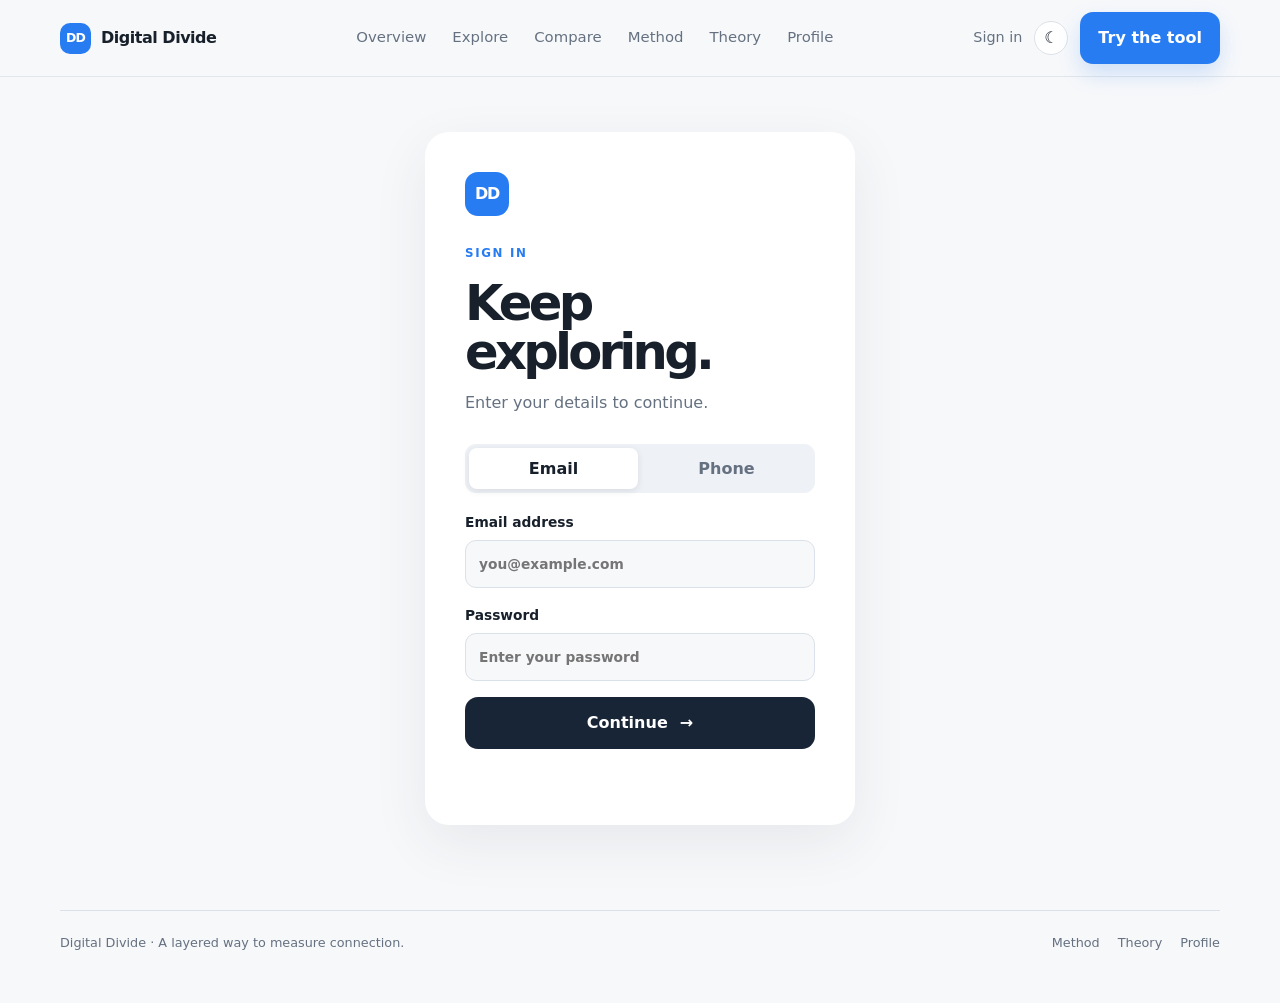
==== commit 1b9f293e: "Add subtle dark mode theme toggle" ====
--- a/index.html
+++ b/index.html
@@ -5,7 +5,7 @@
   <meta name="viewport" content="width=device-width, initial-scale=1, viewport-fit=cover">
   <title>Digital Divide — See the whole picture</title>
   <meta name="description" content="A clearer way to understand the digital divide across access, skills, affordability and outcomes.">
-  <link rel="stylesheet" href="styles.css?v=8">
+  <link rel="stylesheet" href="styles.css?v=9">
 </head>
 <body data-page="home">
   <div id="site-nav"></div>
@@ -56,6 +56,6 @@
     </section>
   </main>
   <div id="site-footer"></div>
-  <script src="app.js?v=8"></script>
+  <script src="app.js?v=9"></script>
 </body>
 </html>
--- a/styles.css
+++ b/styles.css
@@ -15,3 +15,8 @@
 
 /* Calm motion system */
 body{animation:page-enter .7s cubic-bezier(.22,1,.36,1) both}.motion-target{opacity:0;transform:translateY(20px);transition:opacity .8s cubic-bezier(.22,1,.36,1) var(--motion-delay,0ms),transform .8s cubic-bezier(.22,1,.36,1) var(--motion-delay,0ms)}.motion-target.in{opacity:1;transform:none}.layer-card,.chart-card,.method-row,.theory-section,.impact-layer{transition:transform .45s cubic-bezier(.22,1,.36,1),box-shadow .45s cubic-bezier(.22,1,.36,1),opacity .8s cubic-bezier(.22,1,.36,1) var(--motion-delay,0ms)}.layer-card:hover,.chart-card:hover,.theory-section:hover{transform:translateY(-4px);box-shadow:0 18px 42px rgba(33,48,68,.1)}.impact-layer:hover{transform:translateX(6px);box-shadow:0 16px 34px rgba(33,48,68,.16)}.button{transition:transform .28s cubic-bezier(.22,1,.36,1),box-shadow .28s cubic-bezier(.22,1,.36,1),background .28s ease}.button:active{transform:scale(.97)}.nav-links a{transition:color .25s ease,background .25s ease}.brand-mark{transition:transform .4s cubic-bezier(.22,1,.36,1)}.brand:hover .brand-mark{transform:rotate(-8deg) scale(1.06)}.ring-hit{transition:stroke-dashoffset 1.2s cubic-bezier(.22,1,.36,1),stroke-width .25s ease,filter .25s ease}.funnel-fill{transition:width 1.1s cubic-bezier(.22,1,.36,1)}@keyframes page-enter{from{opacity:0}to{opacity:1}}@media(prefers-reduced-motion:reduce){body{animation:none}.motion-target{opacity:1;transform:none;transition:none}.layer-card:hover,.chart-card:hover,.theory-section:hover,.impact-layer:hover{transform:none;box-shadow:none}}
+
+/* Theme transition and dark mode */
+html{background:var(--bg);transition:background-color .45s ease,color .45s ease}[data-theme="dark"]{--bg:#0b1017;--surface:#151d28;--surface-2:#202b39;--ink:#f2f5f8;--muted:#a5b0bd;--line:#344252;--navy:#f2f5f8;--shadow:0 18px 55px rgba(0,0,0,.26)}body,.site-nav,.chart-card,.layer-card,.method-row,.theory-section,.auth-card,.segmented,.funnel-track,.score-summary>div,.impact-layer{transition:background-color .45s ease,color .45s ease,border-color .45s ease,box-shadow .45s ease}.site-nav{transition:background-color .45s ease,border-color .45s ease}.theme-toggle{width:34px;height:34px;display:grid;place-items:center;border:1px solid var(--line);border-radius:50%;background:var(--surface);color:var(--ink);cursor:pointer;font-size:1rem;line-height:1;transition:transform .35s cubic-bezier(.22,1,.36,1),background-color .45s ease,color .45s ease,border-color .45s ease}.theme-toggle:hover{transform:rotate(12deg) scale(1.05)}[data-theme="dark"] .button-dark{background:#f2f5f8;color:#17202b}[data-theme="dark"] .button-outline{border-color:var(--line);color:var(--ink)}[data-theme="dark"] .section-soft{background:var(--surface-2)}[data-theme="dark"] .ring-track{stroke:#344252}[data-theme="dark"] .segmented{background:#273342}[data-theme="dark"] .score-summary .summary-highlight{background:#1e3b68}[data-theme="dark"] .auth-card input{background:#0f1721}[data-theme="dark"] .nav-links{background:var(--surface)}[data-theme="dark"] .impact-caption{color:var(--muted)}
+@media(max-width:680px){.theme-toggle{width:31px;height:31px;font-size:.9rem}.nav-cta{gap:8px}.nav-cta .button{padding:9px 10px}}
+@media(prefers-reduced-motion:reduce){html,body,.site-nav,.chart-card,.layer-card,.method-row,.theory-section,.auth-card,.segmented,.funnel-track,.score-summary>div,.impact-layer,.theme-toggle{transition:none}}
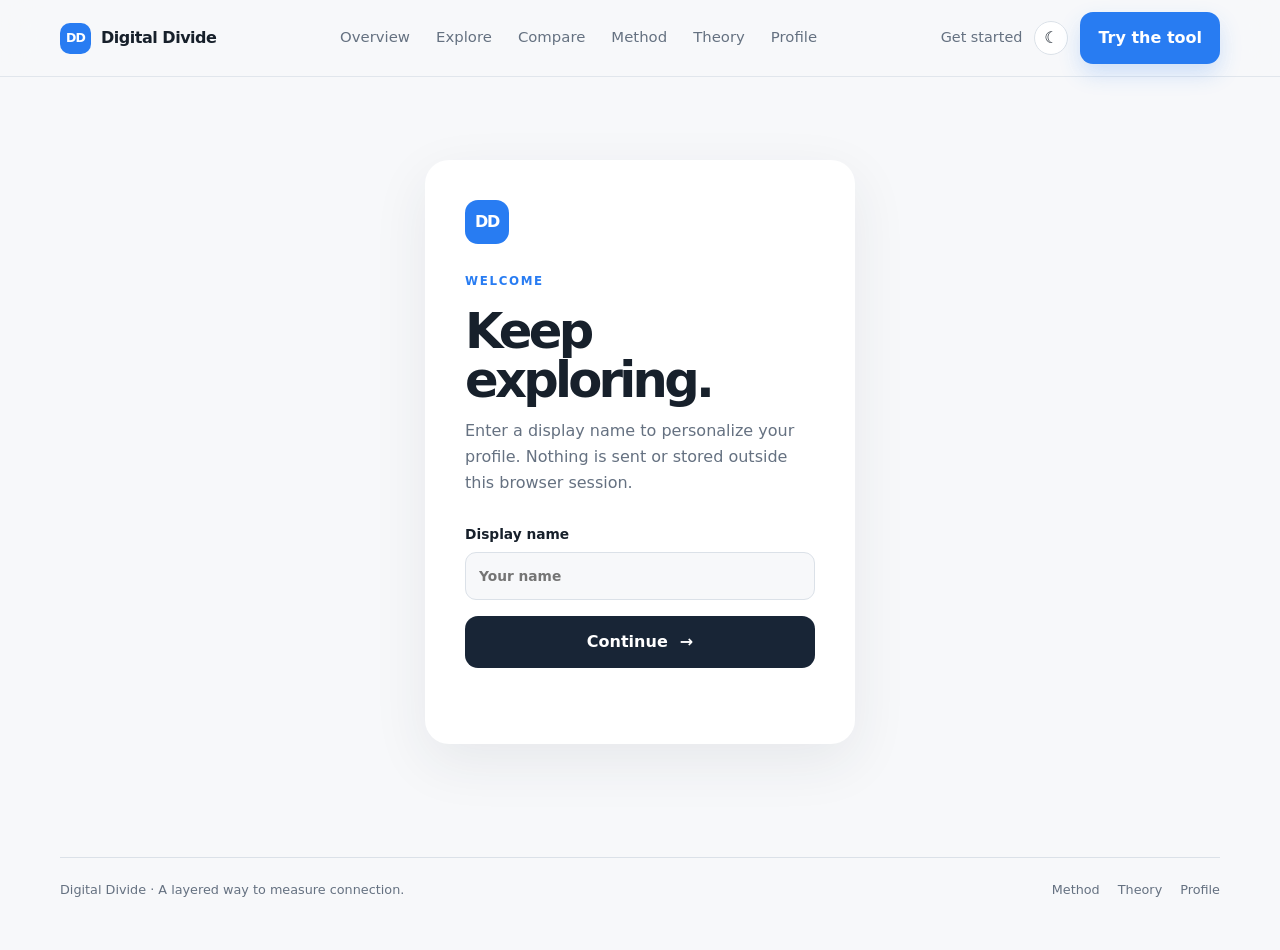
==== commit 2f612cc8: "Fix dark mode nav and remove password form that triggers deceptive-site warnings" ====
--- a/index.html
+++ b/index.html
@@ -5,7 +5,7 @@
   <meta name="viewport" content="width=device-width, initial-scale=1, viewport-fit=cover">
   <title>Digital Divide — See the whole picture</title>
   <meta name="description" content="A clearer way to understand the digital divide across access, skills, affordability and outcomes.">
-  <link rel="stylesheet" href="styles.css?v=9">
+  <link rel="stylesheet" href="styles.css?v=11">
 </head>
 <body data-page="home">
   <div id="site-nav"></div>
@@ -56,6 +56,6 @@
     </section>
   </main>
   <div id="site-footer"></div>
-  <script src="app.js?v=9"></script>
+  <script src="app.js?v=11"></script>
 </body>
 </html>
--- a/styles.css
+++ b/styles.css
@@ -20,3 +20,9 @@
 html{background:var(--bg);transition:background-color .45s ease,color .45s ease}[data-theme="dark"]{--bg:#0b1017;--surface:#151d28;--surface-2:#202b39;--ink:#f2f5f8;--muted:#a5b0bd;--line:#344252;--navy:#f2f5f8;--shadow:0 18px 55px rgba(0,0,0,.26)}body,.site-nav,.chart-card,.layer-card,.method-row,.theory-section,.auth-card,.segmented,.funnel-track,.score-summary>div,.impact-layer{transition:background-color .45s ease,color .45s ease,border-color .45s ease,box-shadow .45s ease}.site-nav{transition:background-color .45s ease,border-color .45s ease}.theme-toggle{width:34px;height:34px;display:grid;place-items:center;border:1px solid var(--line);border-radius:50%;background:var(--surface);color:var(--ink);cursor:pointer;font-size:1rem;line-height:1;transition:transform .35s cubic-bezier(.22,1,.36,1),background-color .45s ease,color .45s ease,border-color .45s ease}.theme-toggle:hover{transform:rotate(12deg) scale(1.05)}[data-theme="dark"] .button-dark{background:#f2f5f8;color:#17202b}[data-theme="dark"] .button-outline{border-color:var(--line);color:var(--ink)}[data-theme="dark"] .section-soft{background:var(--surface-2)}[data-theme="dark"] .ring-track{stroke:#344252}[data-theme="dark"] .segmented{background:#273342}[data-theme="dark"] .score-summary .summary-highlight{background:#1e3b68}[data-theme="dark"] .auth-card input{background:#0f1721}[data-theme="dark"] .nav-links{background:var(--surface)}[data-theme="dark"] .impact-caption{color:var(--muted)}
 @media(max-width:680px){.theme-toggle{width:31px;height:31px;font-size:.9rem}.nav-cta{gap:8px}.nav-cta .button{padding:9px 10px}}
 @media(prefers-reduced-motion:reduce){html,body,.site-nav,.chart-card,.layer-card,.method-row,.theory-section,.auth-card,.segmented,.funnel-track,.score-summary>div,.impact-layer,.theme-toggle{transition:none}}
+
+/* Distribution charts */
+svg .box-median{stroke:var(--ink);stroke-width:3.5;stroke-linecap:round}svg .dot{fill-opacity:.62;stroke:var(--surface);stroke-width:1.5;transition:fill-opacity .2s,r .2s}svg .dot:hover{fill-opacity:1;r:8}
+
+/* Dark mode fixes */
+[data-theme="dark"] .site-nav{background:rgba(11,16,23,.84);border-bottom-color:rgba(52,66,82,.8)}[data-theme="dark"] .index-result{background:#1a2d4d}[data-theme="dark"] .tag-blue{background:#1e3b68;color:#8fbcff}[data-theme="dark"] .tag-green{background:#12382a;color:#6edba5}[data-theme="dark"] .tag-orange{background:#3d2f10;color:#ffd078}[data-theme="dark"] .tag-red{background:#432121;color:#f58e88}[data-theme="dark"] .result-band{color:#8fbcff}[data-theme="dark"] .index-result strong{color:#8fbcff}
